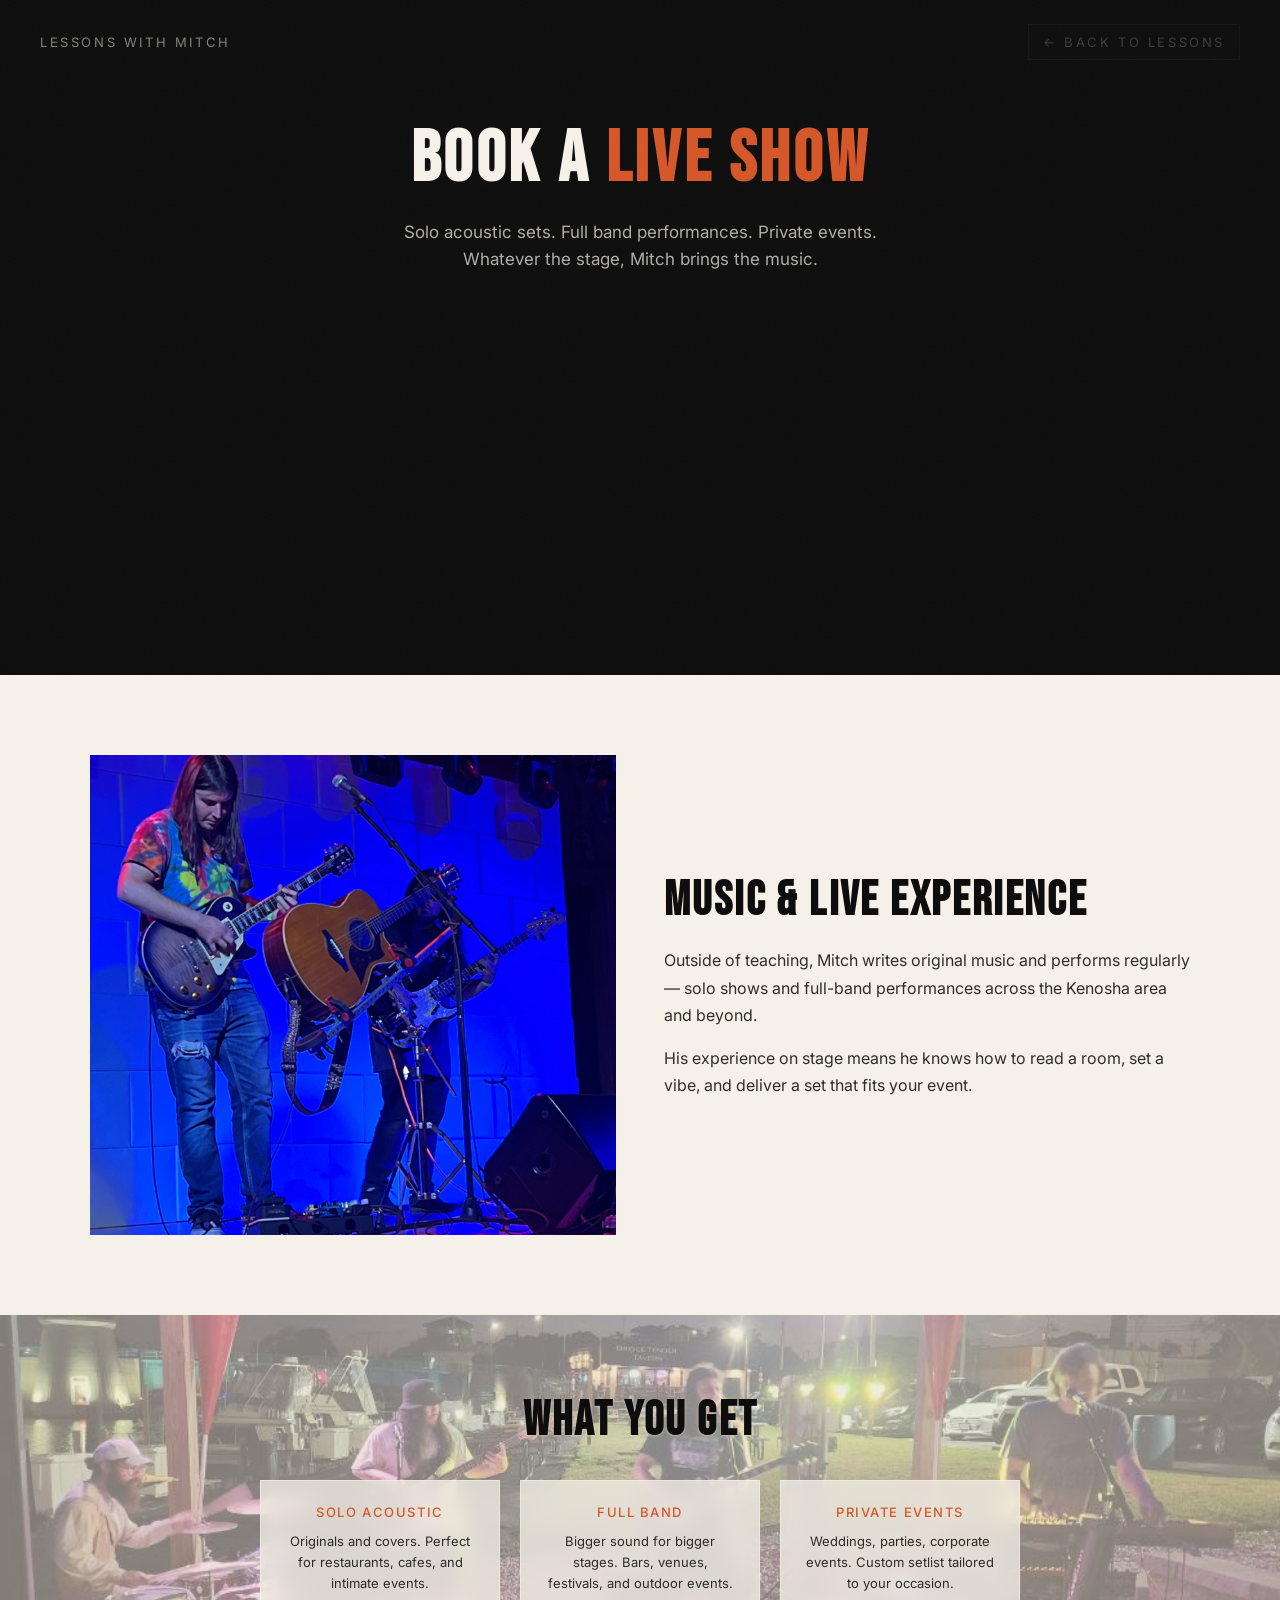
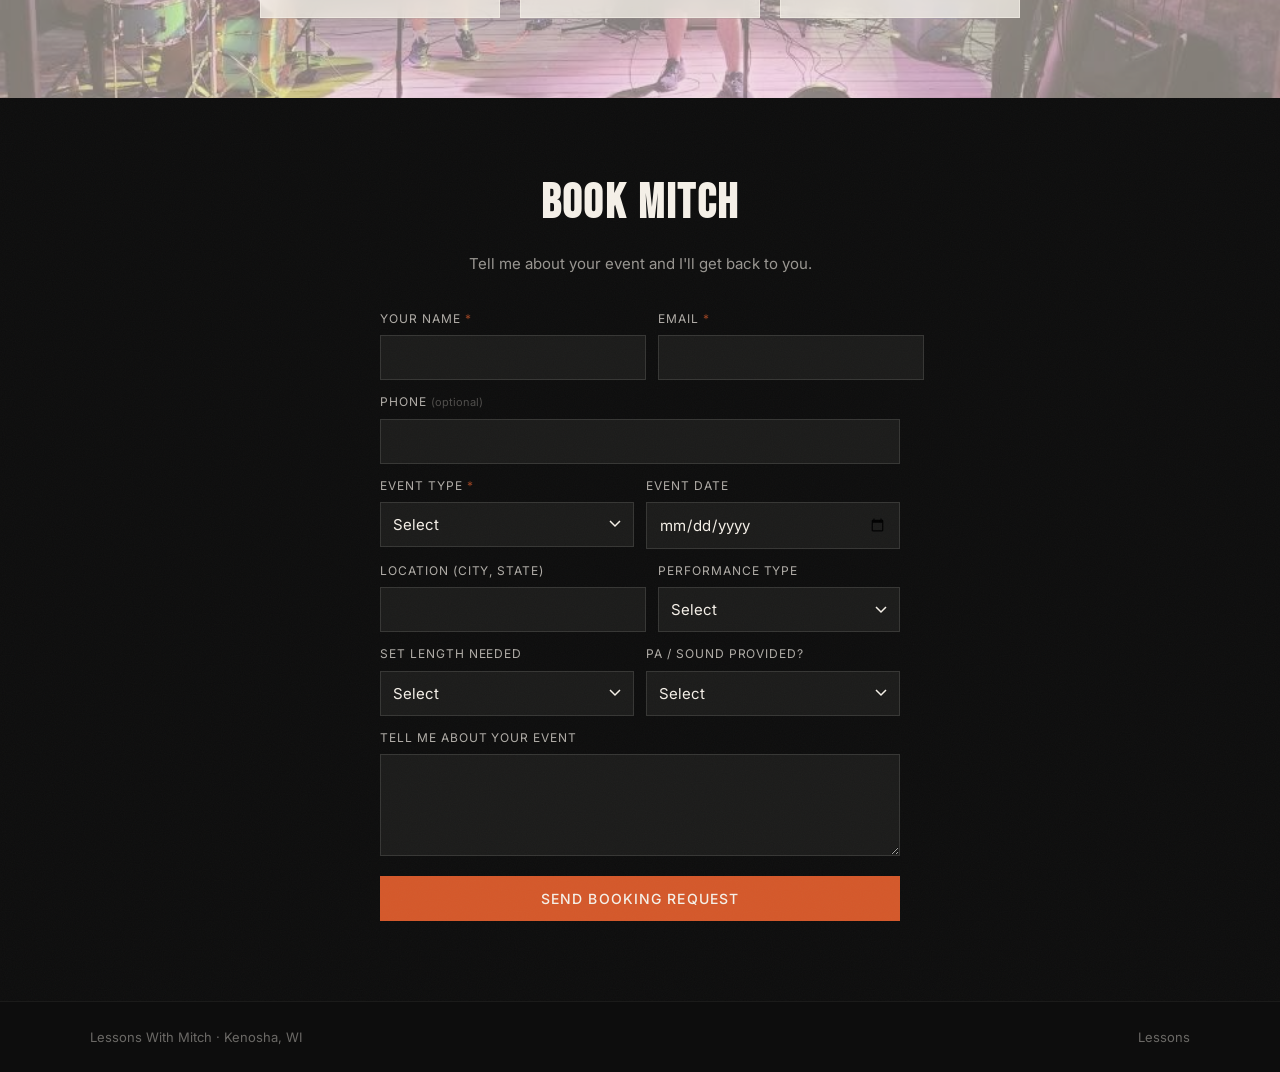
==== bookings.html @ c2c7ba04 "Initial build: Lessons With Mitch website Two-page site for guitar instructor — lessons (main) + sho" ====
<!DOCTYPE html>
<html lang="en">
<head>
  <meta charset="UTF-8">
  <meta name="viewport" content="width=device-width, initial-scale=1.0">
  <title>Book a Live Show | Lessons With Mitch</title>
  <meta name="description" content="Book Mitch for solo acoustic sets, full band performances, or private events in Kenosha, WI and beyond.">
  <meta property="og:title" content="Book a Live Show | Lessons With Mitch">
  <meta property="og:description" content="Solo acoustic sets. Full band performances. Private events. Whatever the stage, Mitch brings the music.">
  <meta property="og:type" content="website">
  <link rel="preconnect" href="https://fonts.googleapis.com">
  <link rel="preconnect" href="https://fonts.gstatic.com" crossorigin>
  <link href="https://fonts.googleapis.com/css2?family=Bebas+Neue&family=Inter:wght@400;500&display=swap" rel="stylesheet">
  <link rel="stylesheet" href="styles.css">
</head>
<body>

  <!-- Section 1: Compact Hero -->
  <section class="section section--hero section--hero-compact" id="hero">
    <div class="hero__overlay"></div>
    <nav class="hero__nav">
      <span class="hero__nav-brand">LESSONS WITH MITCH</span>
      <a href="index.html" class="hero__nav-back">&larr; Back to Lessons</a>
    </nav>
    <div class="hero__content fade-in">
      <h1 class="hero__headline">
        Book a <span class="accent">Live Show</span>
      </h1>
      <p class="hero__subhead">Solo acoustic sets. Full band performances. Private events. Whatever the stage, Mitch brings the music.</p>
    </div>
  </section>

  <!-- Section 2: Music & Live Experience -->
  <section class="section section--light-cream" id="experience">
    <div class="split fade-in">
      <div class="split__image">
        <img src="assets/images/shows-experience.jpg" alt="Mitch performing live" loading="lazy">
      </div>
      <div class="split__text">
        <h2 class="section-headline">Music & Live Experience</h2>
        <p>Outside of teaching, Mitch writes original music and performs regularly — solo shows and full-band performances across the Kenosha area and beyond.</p>
        <p>His experience on stage means he knows how to read a room, set a vibe, and deliver a set that fits your event.</p>
      </div>
    </div>
  </section>

  <!-- Section 3: What You Get -->
  <section class="section section--light-tan section--shows-options" id="options">
    <div class="fade-in" style="max-width: 800px; margin: 0 auto; text-align: center;">
      <h2 class="section-headline section-headline--center">What You Get</h2>
      <div class="service-cards">
        <div class="service-card">
          <h3 class="service-card__title">Solo Acoustic</h3>
          <p>Originals and covers. Perfect for restaurants, cafes, and intimate events.</p>
        </div>
        <div class="service-card">
          <h3 class="service-card__title">Full Band</h3>
          <p>Bigger sound for bigger stages. Bars, venues, festivals, and outdoor events.</p>
        </div>
        <div class="service-card">
          <h3 class="service-card__title">Private Events</h3>
          <p>Weddings, parties, corporate events. Custom setlist tailored to your occasion.</p>
        </div>
      </div>
    </div>
  </section>

  <!-- Section 4: Booking Form -->
  <section class="section section--dark-black" id="book">
    <div class="form-wrapper fade-in">
      <h2 class="section-headline section-headline--center">Book Mitch</h2>
      <p class="form-subhead">Tell me about your event and I'll get back to you.</p>
      <form id="booking-form" class="contact-form" action="https://api.web3forms.com/submit" method="POST">
        <input type="hidden" name="access_key" value="22e51134-f4d4-4c40-bc04-d765cdbb4ac2">
        <input type="hidden" name="subject" value="New Booking Request — Lessons With Mitch">
        <input type="hidden" name="_lead_type" value="show-booking">
        <input type="hidden" name="_source_url" value="">
        <div class="form-row">
          <div class="form-field">
            <label for="book-name">Your Name <span class="required">*</span></label>
            <input type="text" id="book-name" name="name" required>
          </div>
          <div class="form-field">
            <label for="book-email">Email <span class="required">*</span></label>
            <input type="email" id="book-email" name="email" required>
          </div>
        </div>
        <div class="form-field">
          <label for="book-phone">Phone <span class="optional">(optional)</span></label>
          <input type="tel" id="book-phone" name="phone">
        </div>
        <div class="form-row">
          <div class="form-field">
            <label for="event-type">Event Type <span class="required">*</span></label>
            <select id="event-type" name="event_type" required>
              <option value="" disabled selected>Select</option>
              <option value="bar-venue">Bar / Venue</option>
              <option value="festival">Festival</option>
              <option value="private">Private Event</option>
              <option value="other">Other</option>
            </select>
          </div>
          <div class="form-field">
            <label for="event-date">Event Date</label>
            <input type="date" id="event-date" name="event_date">
          </div>
        </div>
        <div class="form-row">
          <div class="form-field">
            <label for="event-location">Location (City, State)</label>
            <input type="text" id="event-location" name="event_location">
          </div>
          <div class="form-field">
            <label for="performance-type">Performance Type</label>
            <select id="performance-type" name="performance_type">
              <option value="" disabled selected>Select</option>
              <option value="solo">Solo</option>
              <option value="full-band">Full Band</option>
              <option value="not-sure">Not Sure</option>
            </select>
          </div>
        </div>
        <div class="form-row">
          <div class="form-field">
            <label for="set-length">Set Length Needed</label>
            <select id="set-length" name="set_length">
              <option value="" disabled selected>Select</option>
              <option value="1-hour">1 hour</option>
              <option value="2-hours">2 hours</option>
              <option value="3-plus">3+ hours</option>
              <option value="not-sure">Not sure</option>
            </select>
          </div>
          <div class="form-field">
            <label for="pa-provided">PA / Sound Provided?</label>
            <select id="pa-provided" name="pa_provided">
              <option value="" disabled selected>Select</option>
              <option value="yes">Yes</option>
              <option value="no">No</option>
              <option value="not-sure">Not sure</option>
            </select>
          </div>
        </div>
        <div class="form-field">
          <label for="event-details">Tell me about your event</label>
          <textarea id="event-details" name="event_details" rows="4"></textarea>
        </div>
        <button type="submit" class="btn btn--primary btn--full">Send Booking Request</button>
      </form>
      <div id="form-success" class="form-success" hidden>
        <h3>Request sent!</h3>
        <p>Mitch will be in touch about your event.</p>
      </div>
    </div>
  </section>

  <!-- Footer -->
  <footer class="site-footer">
    <div class="footer__inner">
      <span>Lessons With Mitch &middot; Kenosha, WI</span>
      <div class="footer__links">
        <a href="index.html">Lessons</a>
      </div>
    </div>
  </footer>

  <script src="bookings.js"></script>
</body>
</html>
---- styles.css ----
/* ========================================
   Lessons With Mitch — Styles
   ======================================== */

/* --- Reset & Base --- */
*, *::before, *::after {
  box-sizing: border-box;
  margin: 0;
  padding: 0;
}

html {
  scroll-behavior: smooth;
}

body {
  font-family: 'Inter', sans-serif;
  font-size: 16px;
  line-height: 1.7;
  color: #F5F0E8;
  background: #0D0D0D;
  -webkit-font-smoothing: antialiased;
}

img {
  max-width: 100%;
  display: block;
}

a {
  color: inherit;
  text-decoration: none;
}

ul {
  list-style: none;
}

/* --- Typography --- */
h1, h2, h3 {
  font-family: 'Bebas Neue', 'Impact', sans-serif;
  text-transform: uppercase;
  letter-spacing: 0.05em;
  line-height: 1.1;
}

.section-headline {
  font-size: clamp(2rem, 5vw, 3rem);
  margin-bottom: 1.25rem;
}

.section-headline--center {
  text-align: center;
}

.accent {
  color: #D4582A;
}

/* --- Buttons --- */
.btn {
  display: inline-block;
  padding: 14px 32px;
  font-family: 'Inter', sans-serif;
  font-size: 0.875rem;
  font-weight: 500;
  text-transform: uppercase;
  letter-spacing: 0.08em;
  cursor: pointer;
  transition: opacity 0.2s, transform 0.2s;
  border: none;
  text-align: center;
}

.btn:hover {
  opacity: 0.9;
  transform: translateY(-1px);
}

.btn--primary {
  background: #D4582A;
  color: #F5F0E8;
}

.btn--outline {
  background: transparent;
  color: #F5F0E8;
  border: 1px solid rgba(245, 240, 232, 0.5);
}

.btn--outline:hover {
  border-color: #F5F0E8;
}

.btn--full {
  width: 100%;
}

/* --- Section Base --- */
.section {
  padding: 80px 40px;
  position: relative;
  overflow: hidden;
}

.section--dark-black {
  background: #0D0D0D;
  color: #F5F0E8;
}

.section--dark-navy {
  background: #1A1A2E;
  color: #F5F0E8;
}

.section--light-cream {
  background: #F5F0E8;
  color: #0D0D0D;
}

.section--light-tan {
  background: #E8E0D0;
  color: #0D0D0D;
}

/* --- Fade-in Animation --- */
.fade-in {
  opacity: 0;
  transform: translateY(24px);
  transition: opacity 0.6s ease, transform 0.6s ease;
}

.fade-in.visible {
  opacity: 1;
  transform: translateY(0);
}

/* ========================================
   HERO
   ======================================== */
.section--hero {
  min-height: 100vh;
  display: flex;
  flex-direction: column;
  align-items: center;
  justify-content: center;
  text-align: center;
  padding: 0 24px;
  position: relative;
  background: #0D0D0D;
}

.hero__overlay {
  position: absolute;
  inset: 0;
  background: url('assets/images/hero.jpg') center/cover no-repeat;
  z-index: 0;
}

.hero__overlay::after {
  content: "";
  position: absolute;
  inset: 0;
  background: linear-gradient(rgba(13, 13, 13, 0.65), rgba(13, 13, 13, 0.8));
}

.hero__nav {
  position: absolute;
  top: 0;
  left: 0;
  right: 0;
  display: flex;
  justify-content: space-between;
  align-items: center;
  padding: 24px 40px;
  z-index: 2;
  font-size: 0.8125rem;
  letter-spacing: 0.2em;
  text-transform: uppercase;
  opacity: 0.5;
}

.hero__content {
  position: relative;
  z-index: 1;
  max-width: 700px;
}

.hero__headline {
  font-size: clamp(2.5rem, 8vw, 4.5rem);
  margin-bottom: 1.25rem;
}

.hero__subhead {
  font-family: 'Inter', sans-serif;
  font-size: 1.0625rem;
  opacity: 0.7;
  max-width: 500px;
  margin: 0 auto 2rem;
  line-height: 1.6;
}

.hero__ctas {
  display: flex;
  gap: 16px;
  justify-content: center;
  flex-wrap: wrap;
}

.hero__mobile-image {
  display: none;
}

.hero__scroll-hint {
  position: absolute;
  bottom: 24px;
  left: 50%;
  transform: translateX(-50%);
  font-size: 0.75rem;
  letter-spacing: 0.15em;
  opacity: 0.25;
  z-index: 1;
}

/* ========================================
   SPLIT LAYOUTS
   ======================================== */
.split {
  display: flex;
  gap: 48px;
  align-items: center;
  max-width: 1100px;
  margin: 0 auto;
}

.split__image,
.split__text {
  flex: 1;
}

.split--70-30 .split__text {
  flex: 7;
}

.split--70-30 .split__image {
  flex: 3;
}

/* Image placeholder */
.image-placeholder {
  width: 100%;
  min-height: 320px;
  background: rgba(128, 128, 128, 0.15);
  display: flex;
  align-items: center;
  justify-content: center;
  font-size: 0.875rem;
  font-style: italic;
  opacity: 0.5;
}

/* Real images */
.split__image img {
  width: 100%;
  height: 100%;
  object-fit: cover;
  min-height: 320px;
  max-height: 480px;
}

/* --- Section text styling --- */
.split__text p {
  margin-bottom: 1rem;
  opacity: 0.85;
}

.section--light-cream .split__text p,
.section--light-tan .split__text p {
  color: #0D0D0D;
}

/* ========================================
   SECTION 3: SKILL GRID
   ======================================== */
.skill-grid {
  display: grid;
  grid-template-columns: repeat(3, 1fr);
  gap: 24px;
  margin: 1.5rem 0;
}

.skill-label {
  display: block;
  font-family: 'Inter', sans-serif;
  font-size: 0.75rem;
  font-weight: 500;
  text-transform: uppercase;
  letter-spacing: 0.15em;
  color: #D4582A;
  margin-bottom: 0.75rem;
}

.skill-group ul li {
  font-size: 0.9375rem;
  opacity: 0.85;
  padding: 2px 0;
}

.section-footer-note {
  font-size: 0.875rem;
  font-style: italic;
  opacity: 0.5;
  margin-top: 1.5rem;
}

/* ========================================
   SECTION 4: PULL QUOTE
   ======================================== */
.pull-quote {
  margin-top: 1.5rem;
  padding: 1rem 0 1rem 1.25rem;
  border-left: 3px solid #D4582A;
  font-style: italic;
  font-size: 0.9375rem;
  opacity: 0.75;
}

/* ========================================
   SECTION 5: PERSONA CARDS
   ======================================== */
.section-intro {
  font-size: 1.0625rem;
  opacity: 0.85;
  margin-bottom: 1.5rem;
}

.persona-cards {
  display: flex;
  gap: 16px;
  flex-wrap: wrap;
}

.persona-card {
  flex: 1;
  min-width: 160px;
  border: 1px solid rgba(245, 240, 232, 0.12);
  padding: 20px;
}

.persona-card__title {
  font-family: 'Inter', sans-serif;
  font-size: 1.125rem;
  font-weight: 500;
  color: #D4582A;
  text-transform: none;
  letter-spacing: 0;
  margin-bottom: 0.5rem;
}

.persona-card p {
  font-size: 0.8125rem;
  opacity: 0.7;
  margin-bottom: 0;
}

/* ========================================
   SECTION 6: PRICING
   ======================================== */
.section--pricing {
  text-align: center;
}

.pricing-wrapper {
  max-width: 500px;
  margin: 0 auto;
}

.pricing-subhead {
  font-size: 0.9375rem;
  opacity: 0.6;
  margin-bottom: 2rem;
}

.pricing-card {
  background: #0D0D0D;
  color: #F5F0E8;
  padding: 2.5rem 2rem;
  text-align: center;
}

.pricing-card__price {
  font-family: 'Bebas Neue', sans-serif;
  font-size: 4rem;
  color: #D4582A;
  line-height: 1;
}

.pricing-card__unit {
  font-size: 0.875rem;
  text-transform: uppercase;
  letter-spacing: 0.12em;
  opacity: 0.5;
  margin-top: 4px;
}

.pricing-card__alt-price {
  font-size: 0.8125rem;
  opacity: 0.4;
  margin-top: 0.5rem;
}

.pricing-card__checklist {
  text-align: left;
  margin: 1.75rem auto;
  max-width: 300px;
}

.pricing-card__checklist li {
  padding: 4px 0;
  font-size: 0.9375rem;
  opacity: 0.8;
  position: relative;
  padding-left: 1.75rem;
}

.pricing-card__checklist li::before {
  content: "✓";
  position: absolute;
  left: 0;
  color: #D4582A;
  font-weight: bold;
}

.pricing-card__divider {
  height: 1px;
  background: rgba(245, 240, 232, 0.1);
  margin: 1.5rem 0;
}

.pricing-card__trial-label {
  font-family: 'Inter', sans-serif;
  font-size: 0.8125rem;
  text-transform: uppercase;
  letter-spacing: 0.12em;
  color: #D4582A;
  margin-bottom: 0.375rem;
}

.pricing-card__trial-text {
  font-size: 0.8125rem;
  opacity: 0.6;
  margin-bottom: 1.5rem;
}

.pricing-card .btn {
  margin-top: 0;
}

.pricing-location {
  font-size: 0.8125rem;
  opacity: 0.5;
  margin-top: 1.25rem;
}

/* ========================================
   SECTION 7: CONTACT FORM
   ======================================== */
.form-wrapper {
  max-width: 520px;
  margin: 0 auto;
}

.form-subhead {
  text-align: center;
  font-size: 0.9375rem;
  opacity: 0.6;
  margin-bottom: 2rem;
}

.contact-form {
  display: flex;
  flex-direction: column;
  gap: 12px;
}

.form-row {
  display: flex;
  gap: 12px;
}

.form-field {
  flex: 1;
  display: flex;
  flex-direction: column;
}

.form-field label {
  font-size: 0.75rem;
  text-transform: uppercase;
  letter-spacing: 0.08em;
  margin-bottom: 6px;
  opacity: 0.7;
}

.form-field .required {
  color: #D4582A;
}

.form-field .optional {
  opacity: 0.4;
  font-size: 0.6875rem;
  text-transform: none;
  letter-spacing: 0;
}

.form-field input,
.form-field select,
.form-field textarea {
  background: rgba(245, 240, 232, 0.06);
  border: 1px solid rgba(245, 240, 232, 0.12);
  color: #F5F0E8;
  padding: 12px;
  font-family: 'Inter', sans-serif;
  font-size: 0.9375rem;
  outline: none;
  transition: border-color 0.2s;
  appearance: none;
  -webkit-appearance: none;
  border-radius: 0;
}

.form-field input:focus,
.form-field select:focus,
.form-field textarea:focus {
  border-color: #D4582A;
}

.form-field select {
  background-image: url("data:image/svg+xml,%3Csvg xmlns='http://www.w3.org/2000/svg' width='12' height='8'%3E%3Cpath d='M1 1l5 5 5-5' stroke='%23F5F0E8' stroke-width='1.5' fill='none'/%3E%3C/svg%3E");
  background-repeat: no-repeat;
  background-position: right 12px center;
  padding-right: 36px;
}

.form-field textarea {
  resize: vertical;
  min-height: 80px;
}

/* Validation error state */
.form-field--error input,
.form-field--error select,
.form-field--error textarea {
  border-color: #D4582A;
}

.form-field__error {
  font-size: 0.75rem;
  color: #D4582A;
  margin-top: 4px;
  display: none;
}

.form-field--error .form-field__error {
  display: block;
}

/* Conditional fields */
.conditional-fields {
  border: 1px solid rgba(245, 240, 232, 0.08);
  padding: 16px;
  margin: 4px 0;
  display: flex;
  flex-direction: column;
  gap: 12px;
}

.conditional-fields[hidden] {
  display: none;
}

.conditional-fields__label {
  font-size: 0.6875rem;
  text-transform: uppercase;
  letter-spacing: 0.15em;
  color: #D4582A;
}

.form-success {
  text-align: center;
  padding: 3rem 1rem;
}

.form-success[hidden] {
  display: none;
}

.form-success h3 {
  font-size: 1.75rem;
  margin-bottom: 0.5rem;
}

.form-success p {
  opacity: 0.7;
}

.form-email-fallback {
  text-align: center;
  font-size: 0.8125rem;
  opacity: 0.4;
  margin-top: 1.5rem;
}

.form-email-fallback a {
  color: #D4582A;
  opacity: 1;
}

.contact-form .btn {
  margin-top: 8px;
}

/* ========================================
   FOOTER
   ======================================== */
.site-footer {
  background: #0D0D0D;
  border-top: 1px solid rgba(245, 240, 232, 0.06);
  padding: 24px 40px;
}

.footer__inner {
  max-width: 1100px;
  margin: 0 auto;
  display: flex;
  justify-content: space-between;
  align-items: center;
  font-size: 0.8125rem;
  opacity: 0.4;
}

.footer__links {
  display: flex;
  gap: 24px;
}

.footer__links a:hover {
  opacity: 0.8;
}

/* ========================================
   RESPONSIVE — TABLET (768px)
   ======================================== */
@media (max-width: 768px) {
  .section {
    padding: 60px 24px;
  }

  .split,
  .split--70-30 {
    flex-direction: column;
    gap: 32px;
  }

  .split--70-30 .split__text,
  .split--70-30 .split__image {
    flex: 1;
  }

  .split__text {
    text-align: center;
  }

  .skill-grid {
    grid-template-columns: 1fr;
    gap: 20px;
    text-align: center;
  }

  .skill-group ul li {
    text-align: center;
  }

  .pull-quote {
    text-align: left;
  }

  .section-headline {
    text-align: center;
  }

  .persona-cards {
    flex-direction: column;
  }

  .section--hero {
    min-height: auto;
    padding: 0;
    justify-content: flex-start;
  }

  .hero__overlay {
    display: none;
  }

  .hero__nav {
    padding: 16px 24px;
    font-size: 0.6875rem;
    letter-spacing: 0.1em;
    position: relative;
    background: #0D0D0D;
    z-index: 2;
  }

  .hero__content {
    max-width: 100%;
    padding: 48px 24px 32px;
    position: relative;
    z-index: 1;
  }

  .hero__headline {
    font-size: 2.5rem;
  }

  .hero__subhead {
    font-size: 0.9375rem;
    max-width: 100%;
  }

  .hero__ctas {
    flex-direction: column;
    align-items: stretch;
  }

  .hero__ctas .btn {
    padding: 16px 24px;
  }

  .hero__mobile-image {
    display: block;
    position: relative;
    z-index: 1;
    width: 100%;
  }

  .hero__mobile-image img {
    width: 100%;
    height: auto;
    display: block;
  }

  .hero__scroll-hint {
    display: none;
  }

  .image-placeholder {
    min-height: 220px;
  }

  .form-row {
    flex-direction: column;
  }

  .footer__inner {
    flex-direction: column;
    gap: 12px;
    text-align: center;
  }
}

/* ========================================
   RESPONSIVE — MOBILE (480px)
   ======================================== */
@media (max-width: 480px) {
  .section {
    padding: 48px 16px;
  }

  .hero__headline {
    font-size: 2rem;
  }

  .hero__nav {
    font-size: 0.625rem;
    padding: 10px 12px;
  }

  .section-headline {
    font-size: 1.75rem;
  }

  .pricing-card {
    padding: 2rem 1.25rem;
  }

  .pricing-card__price {
    font-size: 3rem;
  }
}

/* ========================================
   BOOKINGS PAGE — COMPACT HERO
   ======================================== */
.section--hero-compact {
  min-height: 75vh;
  justify-content: flex-start;
  padding-top: 120px;
}

.section--hero-compact .hero__overlay {
  background: url('assets/images/shows-hero.jpg') center bottom/cover no-repeat;
}

.section--hero-compact .hero__overlay::after {
  background: linear-gradient(rgba(13, 13, 13, 0.4), rgba(13, 13, 13, 0.6));
}

.hero__nav-back {
  font-size: 0.8125rem;
  opacity: 0.4;
  border: 1px solid rgba(245, 240, 232, 0.2);
  padding: 6px 14px;
  transition: opacity 0.2s;
}

.hero__nav-back:hover {
  opacity: 0.7;
}

/* ========================================
   BOOKINGS PAGE — SERVICE CARDS
   ======================================== */
.service-cards {
  display: flex;
  gap: 20px;
  justify-content: center;
  flex-wrap: wrap;
  margin-top: 2rem;
}

.service-card {
  flex: 1;
  min-width: 180px;
  max-width: 240px;
  border: 1px solid rgba(13, 13, 13, 0.12);
  padding: 24px;
  text-align: center;
}

.section--light-tan .service-card {
  border-color: rgba(13, 13, 13, 0.12);
}

/* Bookings "What You Get" section with background image */
.section--shows-options {
  background: url('assets/images/shows-options.jpg') center/cover no-repeat;
  position: relative;
  color: #0D0D0D;
}

.section--shows-options::before {
  content: "";
  position: absolute;
  inset: 0;
  background: rgba(232, 224, 208, 0.55);
}

.section--shows-options > div {
  position: relative;
  z-index: 1;
}

.section--shows-options .section-headline {
  color: #0D0D0D;
  text-shadow: 0 1px 3px rgba(232, 224, 208, 0.6);
}

.section--shows-options .service-card {
  background: rgba(245, 240, 232, 0.75);
  backdrop-filter: blur(10px);
  -webkit-backdrop-filter: blur(10px);
  border-color: rgba(245, 240, 232, 0.6);
}

.section--shows-options .service-card p {
  opacity: 0.85;
}

.service-card__title {
  font-family: 'Inter', sans-serif;
  font-size: 0.8125rem;
  font-weight: 500;
  text-transform: uppercase;
  letter-spacing: 0.12em;
  color: #D4582A;
  margin-bottom: 0.75rem;
}

.service-card p {
  font-size: 0.8125rem;
  opacity: 0.7;
  line-height: 1.6;
}

@media (max-width: 768px) {
  .service-cards {
    flex-direction: column;
    align-items: center;
  }

  .service-card {
    max-width: 100%;
  }
}

/* ========================================
   GRAIN TEXTURE OVERLAY
   ======================================== */
.section--dark-black::after,
.section--dark-navy::after,
.section--hero::after {
  content: "";
  position: absolute;
  inset: 0;
  opacity: 0.03;
  pointer-events: none;
  background-image: url("data:image/svg+xml,%3Csvg viewBox='0 0 256 256' xmlns='http://www.w3.org/2000/svg'%3E%3Cfilter id='noise'%3E%3CfeTurbulence type='fractalNoise' baseFrequency='0.9' numOctaves='4' stitchTiles='stitch'/%3E%3C/filter%3E%3Crect width='100%25' height='100%25' filter='url(%23noise)'/%3E%3C/svg%3E");
  background-repeat: repeat;
  background-size: 256px 256px;
}
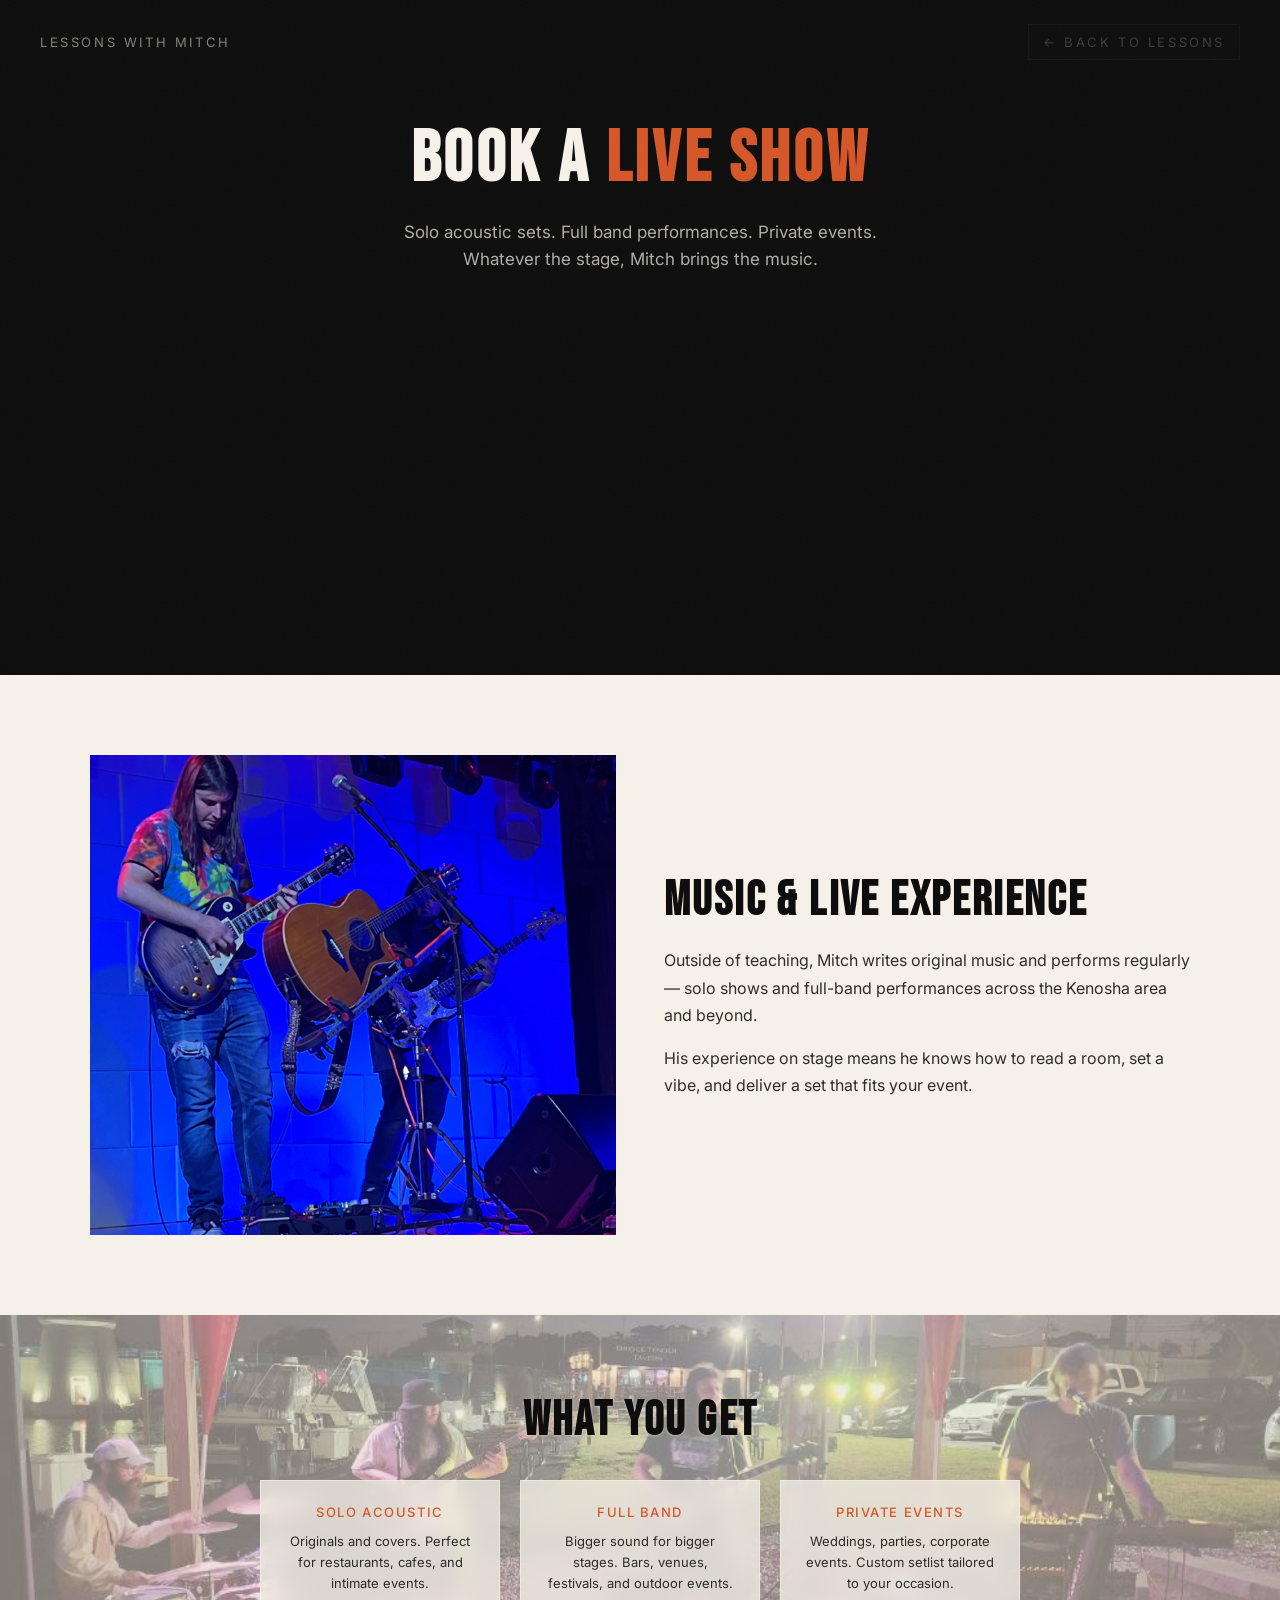
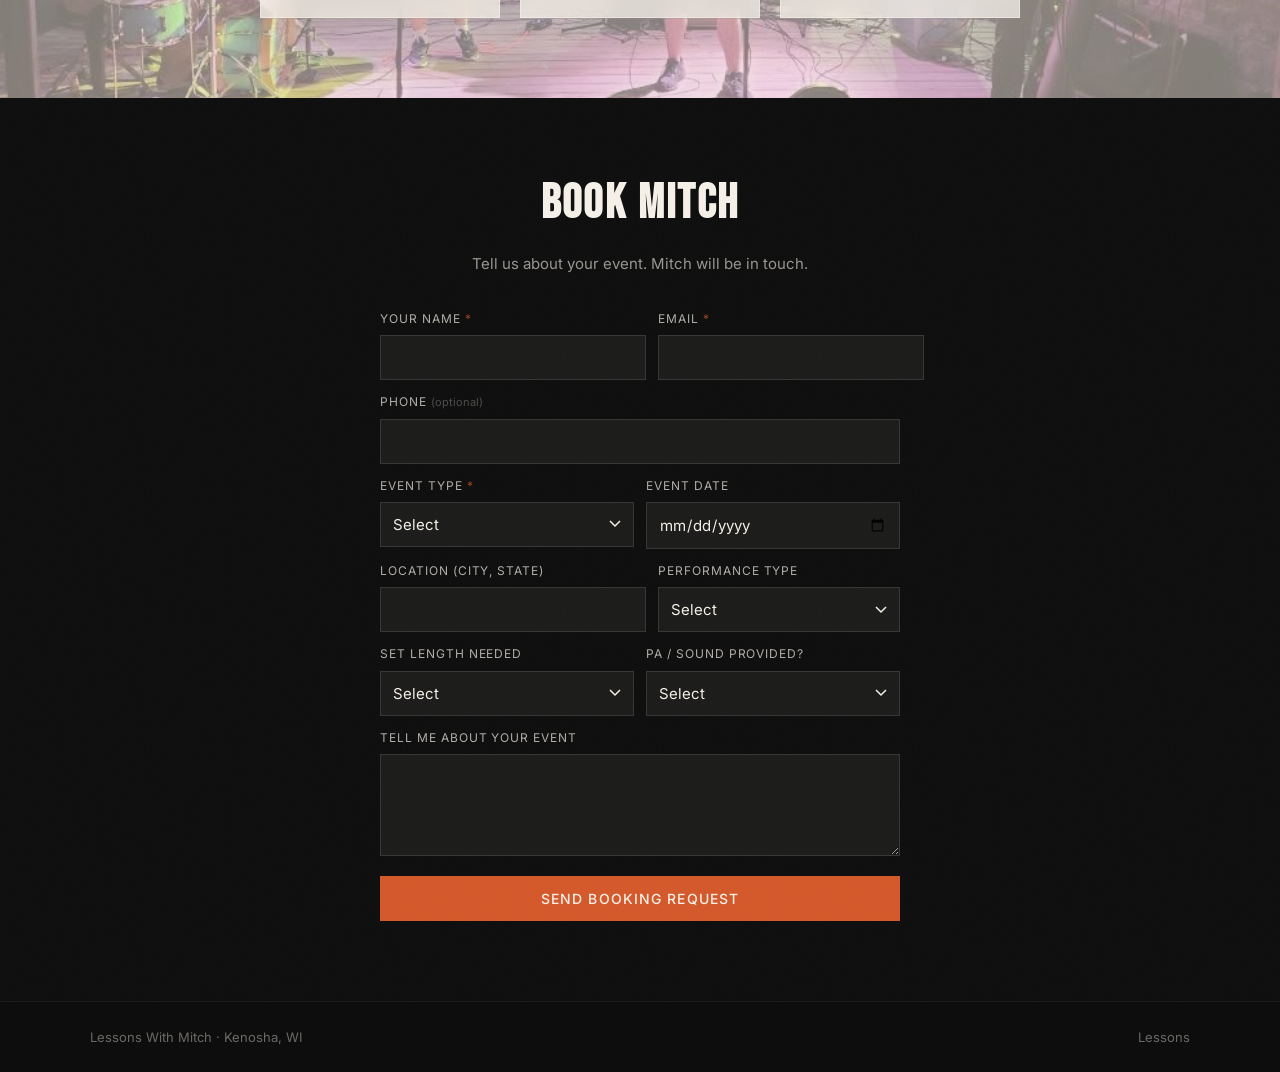
==== commit 9e816dd3: "Polish: favicon, spam protection, JS consolidation, CSS cleanup - Add SVG favicon (burnt-orange M on" ====
--- a/bookings.html
+++ b/bookings.html
@@ -8,6 +8,18 @@
   <meta property="og:title" content="Book a Live Show | Lessons With Mitch">
   <meta property="og:description" content="Solo acoustic sets. Full band performances. Private events. Whatever the stage, Mitch brings the music.">
   <meta property="og:type" content="website">
+  <meta property="og:url" content="https://mitchdowneymusic.com/bookings.html">
+  <meta property="og:image" content="https://mitchdowneymusic.com/assets/images/shows-experience.jpg">
+  <meta property="og:image:width" content="1200">
+  <meta property="og:image:height" content="630">
+  <meta property="og:locale" content="en_US">
+  <meta property="og:site_name" content="Lessons With Mitch">
+  <meta name="twitter:card" content="summary_large_image">
+  <meta name="twitter:title" content="Book a Live Show | Lessons With Mitch">
+  <meta name="twitter:description" content="Solo acoustic sets. Full band performances. Private events. Whatever the stage, Mitch brings the music.">
+  <meta name="twitter:image" content="https://mitchdowneymusic.com/assets/images/shows-experience.jpg">
+  <link rel="icon" type="image/svg+xml" href="assets/favicon.svg">
+  <link rel="canonical" href="https://mitchdowneymusic.com/bookings.html">
   <link rel="preconnect" href="https://fonts.googleapis.com">
   <link rel="preconnect" href="https://fonts.gstatic.com" crossorigin>
   <link href="https://fonts.googleapis.com/css2?family=Bebas+Neue&family=Inter:wght@400;500&display=swap" rel="stylesheet">
@@ -69,12 +81,12 @@
   <section class="section section--dark-black" id="book">
     <div class="form-wrapper fade-in">
       <h2 class="section-headline section-headline--center">Book Mitch</h2>
-      <p class="form-subhead">Tell me about your event and I'll get back to you.</p>
+      <p class="form-subhead">Tell us about your event. Mitch will be in touch.</p>
       <form id="booking-form" class="contact-form" action="https://api.web3forms.com/submit" method="POST">
         <input type="hidden" name="access_key" value="22e51134-f4d4-4c40-bc04-d765cdbb4ac2">
         <input type="hidden" name="subject" value="New Booking Request — Lessons With Mitch">
-        <input type="hidden" name="_lead_type" value="show-booking">
-        <input type="hidden" name="_source_url" value="">
+        <input type="hidden" name="lead_type" value="show-booking">
+        <input type="checkbox" name="botcheck" style="display:none">
         <div class="form-row">
           <div class="form-field">
             <label for="book-name">Your Name <span class="required">*</span></label>
@@ -164,6 +176,71 @@
     </div>
   </footer>
 
-  <script src="bookings.js"></script>
+  <script src="app.js"></script>
+
+  <!-- Structured Data -->
+  <script type="application/ld+json">
+  {
+    "@context": "https://schema.org",
+    "@graph": [
+      {
+        "@type": "MusicGroup",
+        "@id": "https://mitchdowneymusic.com/#performer",
+        "name": "Mitch Downey",
+        "description": "Musician and performer available for solo acoustic sets, full band performances, and private events in the Kenosha, WI area and beyond.",
+        "url": "https://mitchdowneymusic.com/bookings.html",
+        "image": "https://mitchdowneymusic.com/assets/images/shows-experience.jpg",
+        "genre": ["Acoustic", "Rock", "Covers", "Originals"],
+        "location": {
+          "@type": "City",
+          "name": "Kenosha",
+          "sameAs": "https://en.wikipedia.org/wiki/Kenosha,_Wisconsin"
+        }
+      },
+      {
+        "@type": "Service",
+        "name": "Live Music Booking — Mitch Downey",
+        "description": "Book Mitch Downey for solo acoustic sets, full band performances, or private events including weddings, parties, festivals, and corporate events.",
+        "provider": {
+          "@id": "https://mitchdowneymusic.com/#performer"
+        },
+        "areaServed": {
+          "@type": "State",
+          "name": "Wisconsin"
+        },
+        "hasOfferCatalog": {
+          "@type": "OfferCatalog",
+          "name": "Performance Types",
+          "itemListElement": [
+            {
+              "@type": "Offer",
+              "itemOffered": {
+                "@type": "Service",
+                "name": "Solo Acoustic Performance",
+                "description": "Originals and covers. Perfect for restaurants, cafes, and intimate events."
+              }
+            },
+            {
+              "@type": "Offer",
+              "itemOffered": {
+                "@type": "Service",
+                "name": "Full Band Performance",
+                "description": "Bigger sound for bigger stages. Bars, venues, festivals, and outdoor events."
+              }
+            },
+            {
+              "@type": "Offer",
+              "itemOffered": {
+                "@type": "Service",
+                "name": "Private Event Performance",
+                "description": "Weddings, parties, corporate events. Custom setlist tailored to your occasion."
+              }
+            }
+          ]
+        }
+      }
+    ]
+  }
+  </script>
 </body>
 </html>
--- a/styles.css
+++ b/styles.css
@@ -244,19 +244,6 @@
 
 .split--70-30 .split__image {
   flex: 3;
-}
-
-/* Image placeholder */
-.image-placeholder {
-  width: 100%;
-  min-height: 320px;
-  background: rgba(128, 128, 128, 0.15);
-  display: flex;
-  align-items: center;
-  justify-content: center;
-  font-size: 0.875rem;
-  font-style: italic;
-  opacity: 0.5;
 }
 
 /* Real images */
@@ -551,12 +538,12 @@
 .form-field--error input,
 .form-field--error select,
 .form-field--error textarea {
-  border-color: #D4582A;
+  border-color: #E53E3E;
 }
 
 .form-field__error {
   font-size: 0.75rem;
-  color: #D4582A;
+  color: #E53E3E;
   margin-top: 4px;
   display: none;
 }
@@ -752,10 +739,6 @@
 
   .hero__scroll-hint {
     display: none;
-  }
-
-  .image-placeholder {
-    min-height: 220px;
   }
 
   .form-row {
@@ -929,3 +912,67 @@
   background-repeat: repeat;
   background-size: 256px 256px;
 }
+
+/* --- FAQ Section --- */
+.faq-wrapper {
+  max-width: 720px;
+  margin: 0 auto;
+}
+
+.faq-list {
+  display: flex;
+  flex-direction: column;
+  gap: 0;
+}
+
+.faq-item {
+  border-bottom: 1px solid rgba(13, 13, 13, 0.12);
+}
+
+.faq-item:first-child {
+  border-top: 1px solid rgba(13, 13, 13, 0.12);
+}
+
+.faq-question {
+  font-family: 'Bebas Neue', 'Impact', sans-serif;
+  font-size: 1.25rem;
+  letter-spacing: 0.03em;
+  text-transform: uppercase;
+  padding: 1.25rem 2rem 1.25rem 0;
+  cursor: pointer;
+  position: relative;
+  list-style: none;
+  color: #0D0D0D;
+}
+
+.faq-question::-webkit-details-marker {
+  display: none;
+}
+
+.faq-question::after {
+  content: "+";
+  position: absolute;
+  right: 0;
+  top: 50%;
+  transform: translateY(-50%);
+  font-size: 1.5rem;
+  font-family: 'Inter', sans-serif;
+  font-weight: 400;
+  color: #D4582A;
+  transition: transform 0.2s ease;
+}
+
+.faq-item[open] .faq-question::after {
+  content: "−";
+}
+
+.faq-answer {
+  padding: 0 0 1.25rem;
+  color: #333;
+  line-height: 1.7;
+}
+
+.faq-answer a {
+  color: #D4582A;
+  text-decoration: underline;
+}
